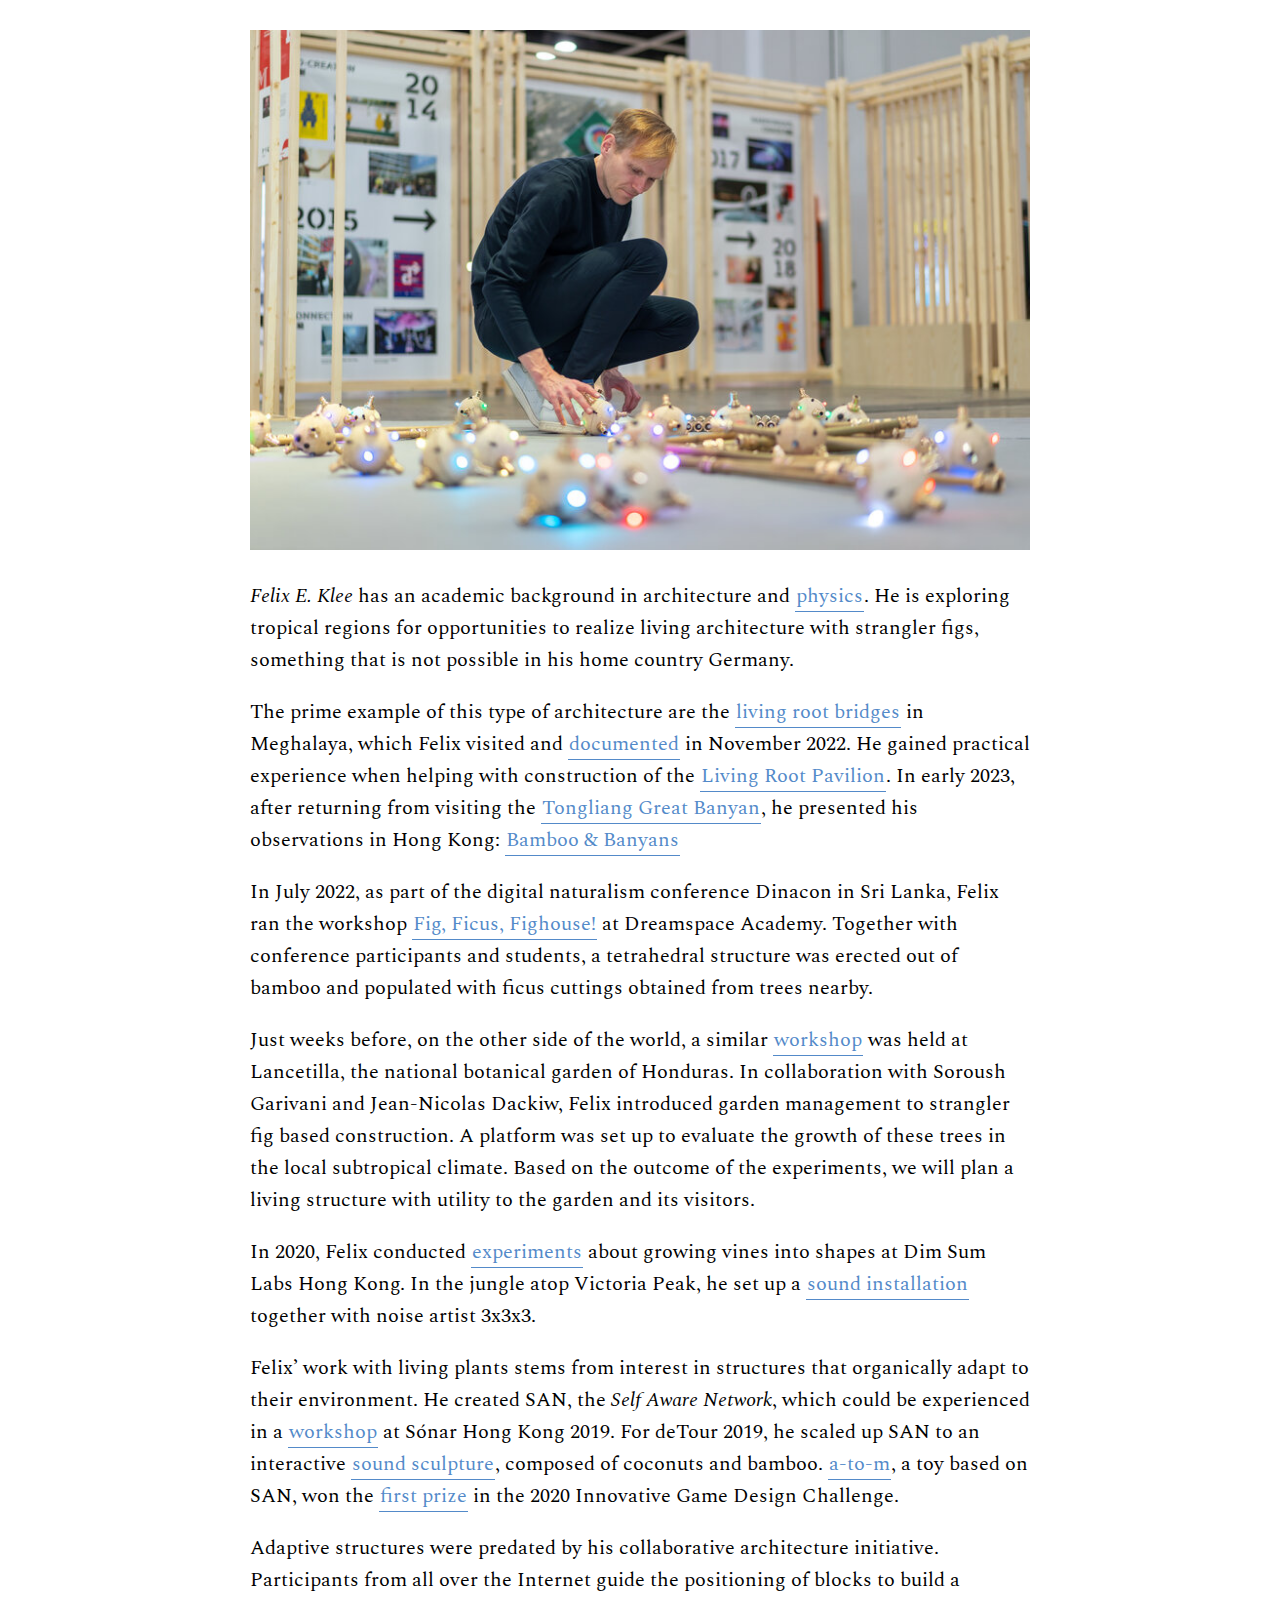
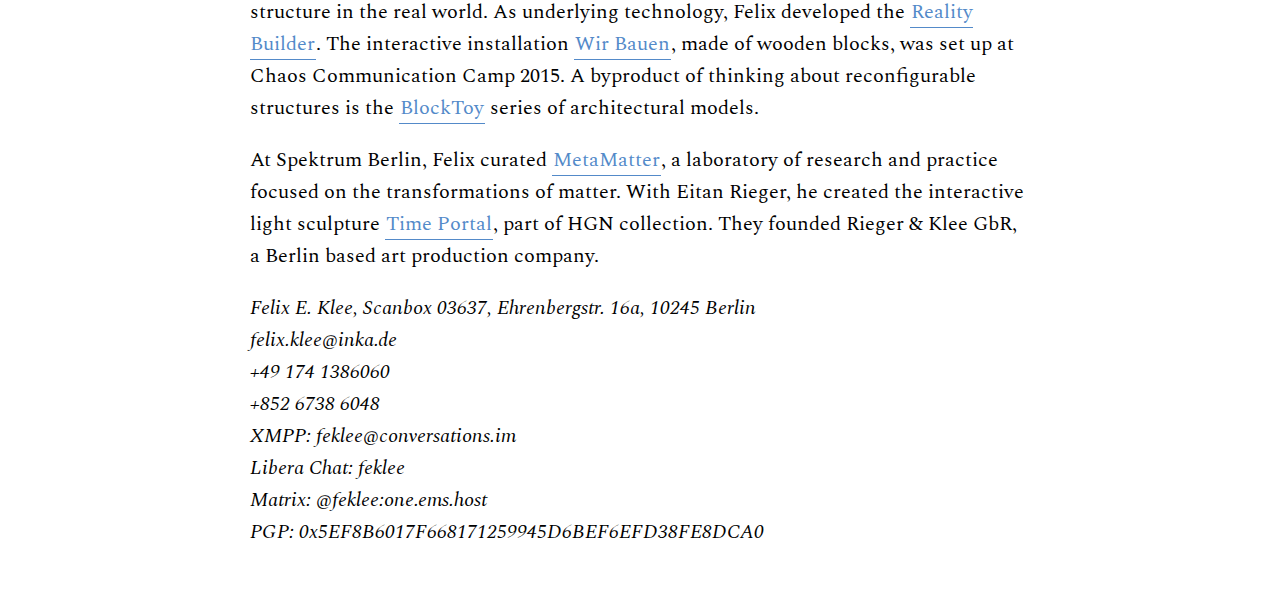
==== index.html @ c2fc3ed2 "Tweak" ====
<!doctype html>

<html lang="en">
  <head>
    <meta charset="utf-8" />
    <title>Felix</title>
    <link rel="stylesheet" href="reset.css" />
    <link rel="stylesheet" href="index.css" />

    <!-- Recommendation by MDN: -->
    <meta name="viewport"
          content="width=device-width, initial-scale=0.86, maximum-scale=5.0, minimum-scale=0.86"
          />
  </head>

  <body>
    <figure>
      <a href="images/hires/portrait.jpg">
        <img src="images/portrait.jpg" alt="Portrait of Felix 2022" />
      </a>
    </figure>

    <p>
      <em>Felix E. Klee</em> has an academic background in
      architecture
      and <a href="https://www.sciencedirect.com/science/article/abs/pii/S0375960106014617">physics</a>.
      He is exploring tropical regions for opportunities to realize
      living architecture with strangler figs, something that is not
      possible in his home country Germany.
    </p>

    <p>
      The prime example of this type of architecture are
      the <a href="images/living-root-bridge.jpg">living root
      bridges</a> in Meghalaya, which Felix visited and
      <a href="images/sketch.jpg">documented</a> in November 2022.  He
      gained practical experience when helping with construction of
      the <a href="https://themeghalayan.com/living-root-bridge-moving-to-city/">Living
      Root Pavilion</a>.  In early 2023, after returning from visiting
      the <a href="">Tongliang Great Banyan</a>, he presented his
      observations in Hong Kong: <a href="">Bamboo & Banyans</a>
    </p>

    <p>
      In July 2022, as part of the digital naturalism conference
      Dinacon in Sri Lanka, Felix ran the
      workshop <a href="https://www.2022.dinacon.org/2022/09/15/fighouse/">Fig,
      Ficus, Fighouse!</a> at Dreamspace Academy.  Together with
      conference participants and students, a tetrahedral structure
      was erected out of bamboo and populated with ficus cuttings
      obtained from trees nearby.
    </p>

    <p>
      Just weeks before, on the other side of the world, a similar
      <a href="https://docs.google.com/document/d/1HtnFzfWDCq72tfIYek9-VLqAAg-55erZe1BZz6Cq3Ks">workshop</a>
      was held at Lancetilla, the national botanical garden of
      Honduras.  In collaboration with Soroush Garivani and
      Jean-Nicolas Dackiw, Felix introduced garden management to
      strangler fig based construction. A platform was set up to
      evaluate the growth of these trees in the local subtropical
      climate. Based on the outcome of the experiments, we will plan a
      living structure with utility to the garden and its visitors.
    </p>

    <p>
      In 2020, Felix conducted
      <a href="https://wiki.dimsumlabs.com/Pink-Grow-Lab">experiments</a>
      about growing vines into shapes at Dim Sum Labs Hong Kong.  In
      the jungle atop Victoria Peak, he set up
      a <a href="sound-installation">sound installation</a> together
      with noise artist 3x3x3.
    </p>

    <p>
      Felix’ work with living plants stems from interest in structures
      that organically adapt to their environment.  He created SAN,
      the <em>Self Aware Network</em>, which could be experienced in
      a <a href="https://sonarhongkong.com/en/2019/artists/workshop-san-self-aware-network">workshop</a>
      at Sónar Hong Kong 2019.  For deTour 2019, he scaled up SAN to
      an
      interactive <a href="https://www.detour.hk/2019/self-aware-network/">sound
      sculpture</a>, composed of coconuts and
      bamboo.  <a href="https://github.com/feklee/a-to-m">a-to-m</a>,
      a toy based on SAN, won
      the <a href="https://awrd.com/en/award/game-design-challenge-learning/result">first
      prize</a> in the 2020 Innovative Game Design Challenge.
    </p>

    <p>
      Adaptive structures were predated by his collaborative
      architecture initiative.  Participants from all over the
      Internet guide the positioning of blocks to build a structure in
      the real world.  As underlying technology, Felix developed
      the <a href="https://www.realitybuilder.com/">Reality
      Builder</a>.  The interactive
      installation <a href="images/wir-bauen.jpg">Wir Bauen</a>, made
      of wooden blocks, was set up at Chaos Communication Camp 2015.
      A byproduct of thinking about reconfigurable structures is the
      <a href="images/blocktoy.png">BlockToy</a> series of
      architectural models.
    </p>

    <p>
      At Spektrum Berlin, Felix
      curated <a href="https://spektrumberlin.org/communities/metamatter/past-events.html">MetaMatter</a>,
      a laboratory of research and practice focused on the
      transformations of matter.  With Eitan Rieger, he created the
      interactive light
      sculpture <a href="images/time-portal.jpg">Time Portal</a>, part
      of HGN collection.  They founded Rieger & Klee GbR, a Berlin
      based art production company.
    </p>

    <address>
      Felix E. Klee, Scanbox 03637, Ehrenbergstr. 16a, 10245 Berlin<br/>

      felix.klee@inka.de<br/>

      +49 174 1386060<br/>

      +852 6738 6048<br/>

      XMPP: feklee@conversations.im<br/>

      Libera Chat: feklee<br/>

      Matrix: @feklee:one.ems.host<br/>

      PGP: 0x5EF8B6017F668171259945D6BEF6EFD38FE8DCA0
    </address>
  </body>
</html>
---- index.css ----
@font-face {
  font-family: "Spectral";
  src: url("fonts/Spectral-Regular.ttf");
}

@font-face {
   font-family: 'Spectral';
   src: url("fonts/Spectral-Italic.ttf");
   font-style: italic;
}

* {
    font-weight: normal;
}

html {
    margin: auto;
    background: white;
}

body {
    padding: 1.5em 0.5em;
    font-family: Spectral, charter, Georgia, Cambria,
                 "Times New Roman", Times, serif;
    font-size: 20px;
    line-height: 1.6em;
}

html, img {
    max-width: 800px;
}

p, address {
    margin-block-start: 1em;
    margin-block-end: 1em;
}

img {
    max-width: 100%;
}

p a {
    outline: none;
    text-decoration: none;
    padding: 0 1px;
    border-bottom: 1px solid;
    color: #538ac9;
}

address {
    font-style: italic;
    overflow-wrap: break-word;
}
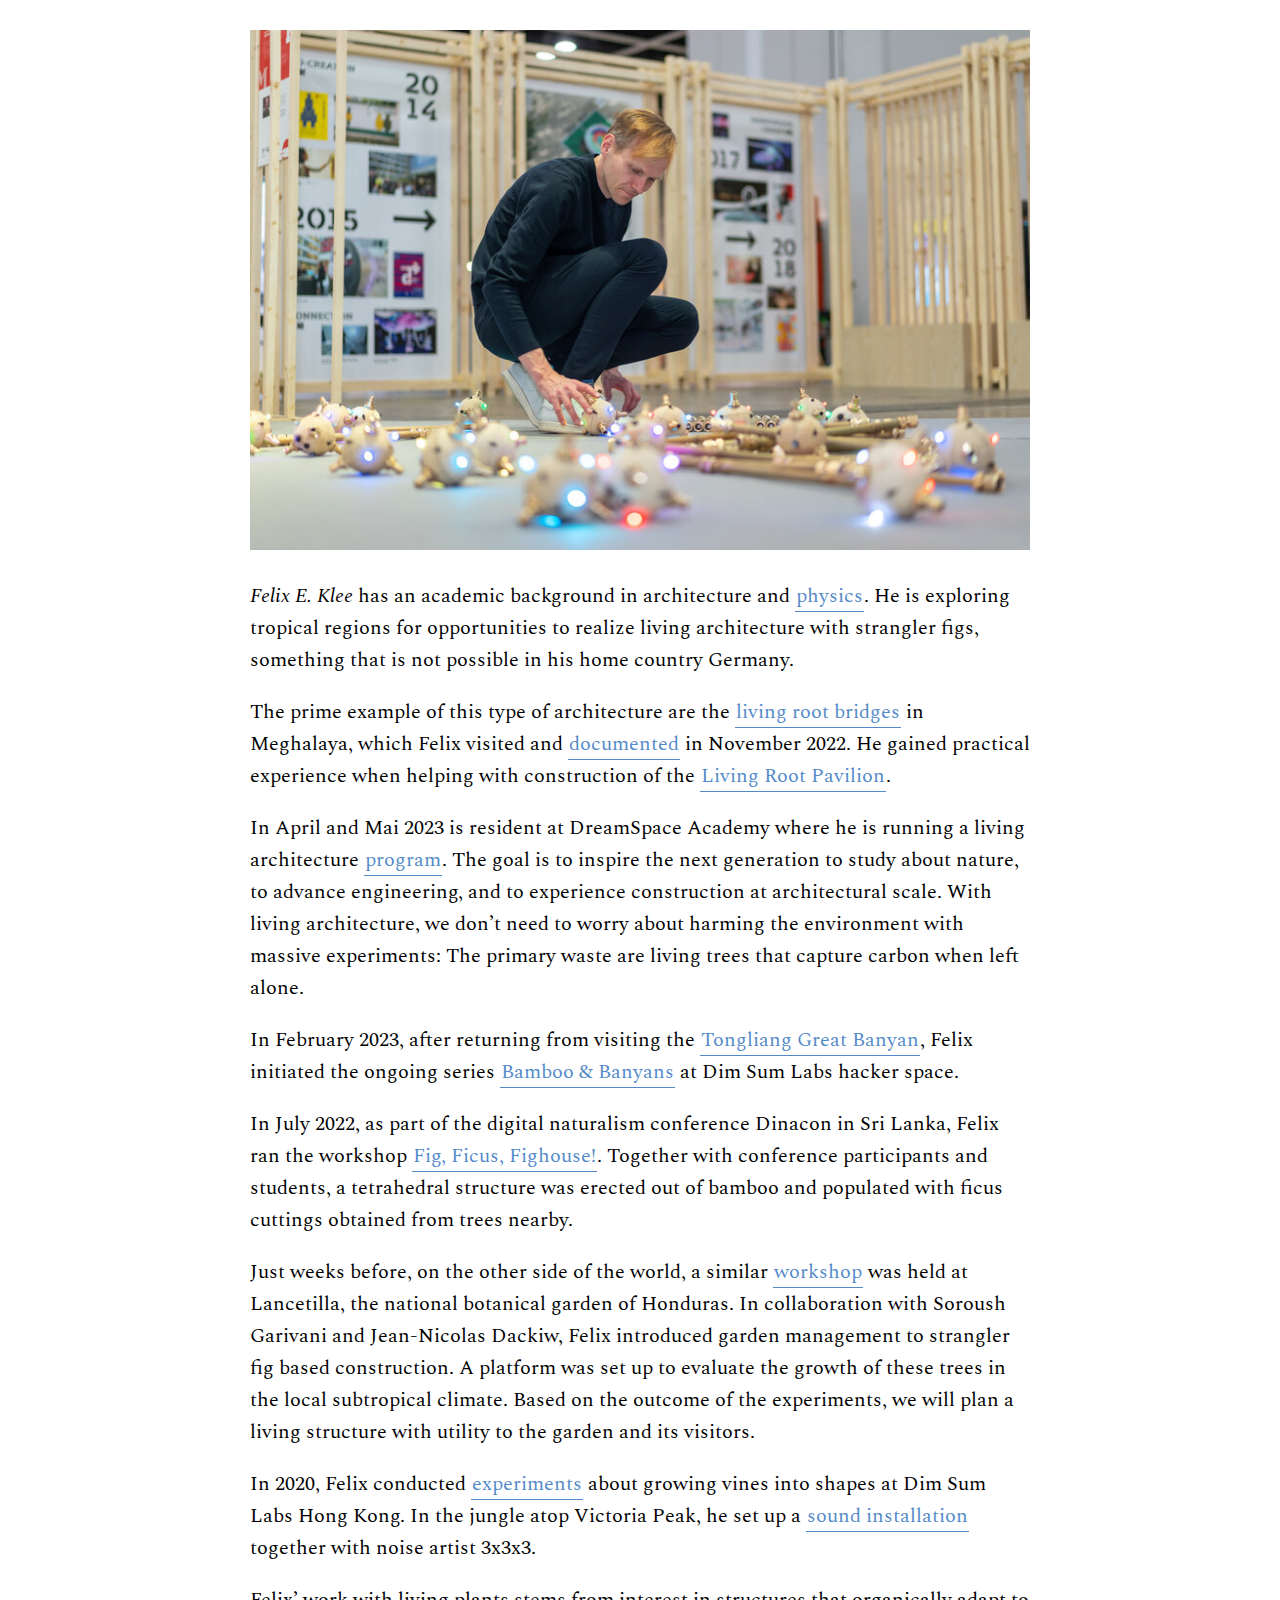
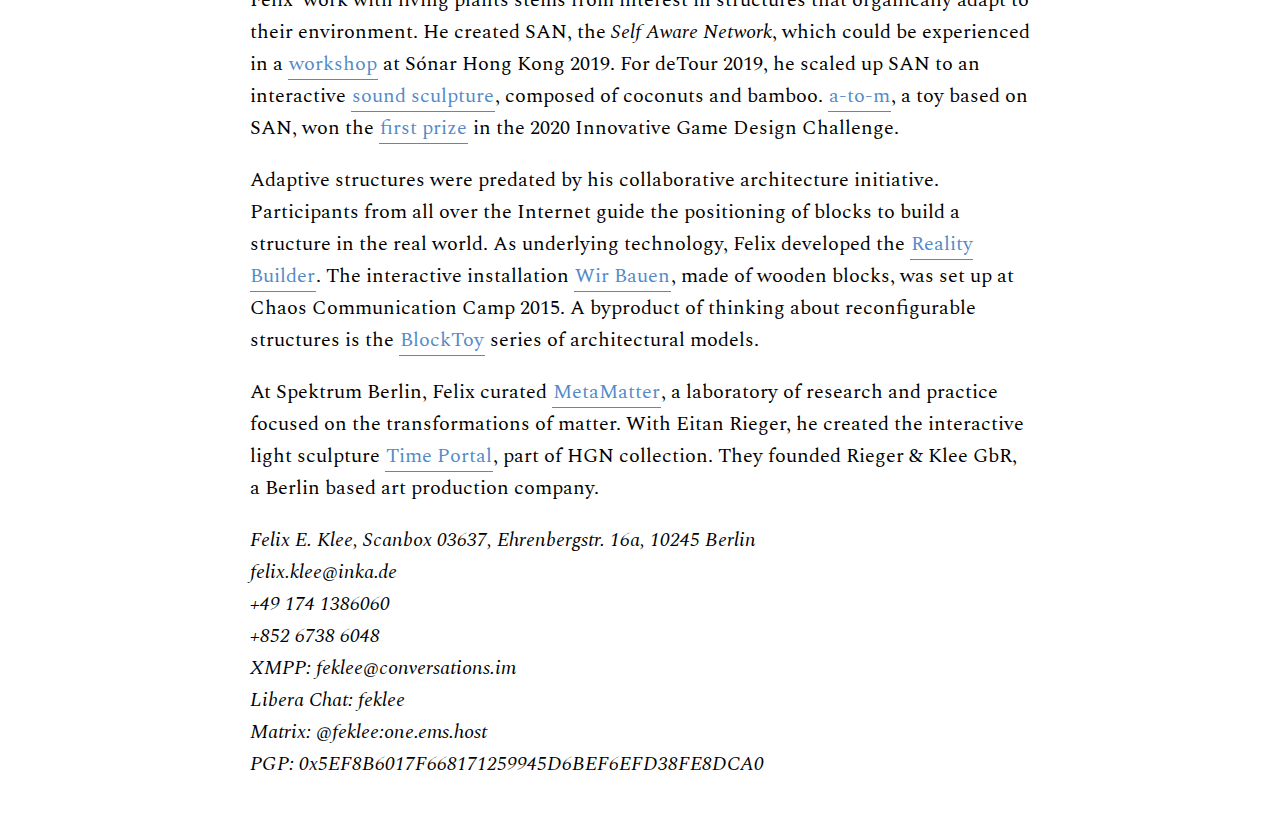
==== commit bc0021ba: "Mention Sri Lanka and Bamboo & Banyans as series" ====
--- a/index.html
+++ b/index.html
@@ -36,19 +36,36 @@
       <a href="images/sketch.jpg">documented</a> in November 2022.  He
       gained practical experience when helping with construction of
       the <a href="https://themeghalayan.com/living-root-bridge-moving-to-city/">Living
-      Root Pavilion</a>.  In early 2023, after returning from visiting
-      the <a href="">Tongliang Great Banyan</a>, he presented his
-      observations in Hong Kong: <a href="">Bamboo & Banyans</a>
+      Root Pavilion</a>.
+    </p>
+
+    <p>
+      In April and Mai 2023 is resident at DreamSpace Academy where he
+      is running a living
+      architecture <a href="https://web.facebook.com/dreamspace.academy/videos/198472246294775/">program</a>.
+      The goal is to inspire the next generation to study about
+      nature, to advance engineering, and to experience construction
+      at architectural scale.  With living architecture, we don’t need
+      to worry about harming the environment with massive experiments:
+      The primary waste are living trees that capture carbon when left
+      alone.
+    </p>
+
+    <p>
+      In February 2023, after returning from visiting
+      the <a href="images/tongliang.jpg">Tongliang Great Banyan</a>,
+      Felix initiated the ongoing
+      series <a href="https://www.dimsumlabs.com/bamboo-banyans-hacking-nature-for-architecture-2023-02-21/">Bamboo
+      & Banyans</a> at Dim Sum Labs hacker space.
     </p>
 
     <p>
       In July 2022, as part of the digital naturalism conference
       Dinacon in Sri Lanka, Felix ran the
       workshop <a href="https://www.2022.dinacon.org/2022/09/15/fighouse/">Fig,
-      Ficus, Fighouse!</a> at Dreamspace Academy.  Together with
-      conference participants and students, a tetrahedral structure
-      was erected out of bamboo and populated with ficus cuttings
-      obtained from trees nearby.
+      Ficus, Fighouse!</a>.  Together with conference participants and
+      students, a tetrahedral structure was erected out of bamboo and
+      populated with ficus cuttings obtained from trees nearby.
     </p>
 
     <p>
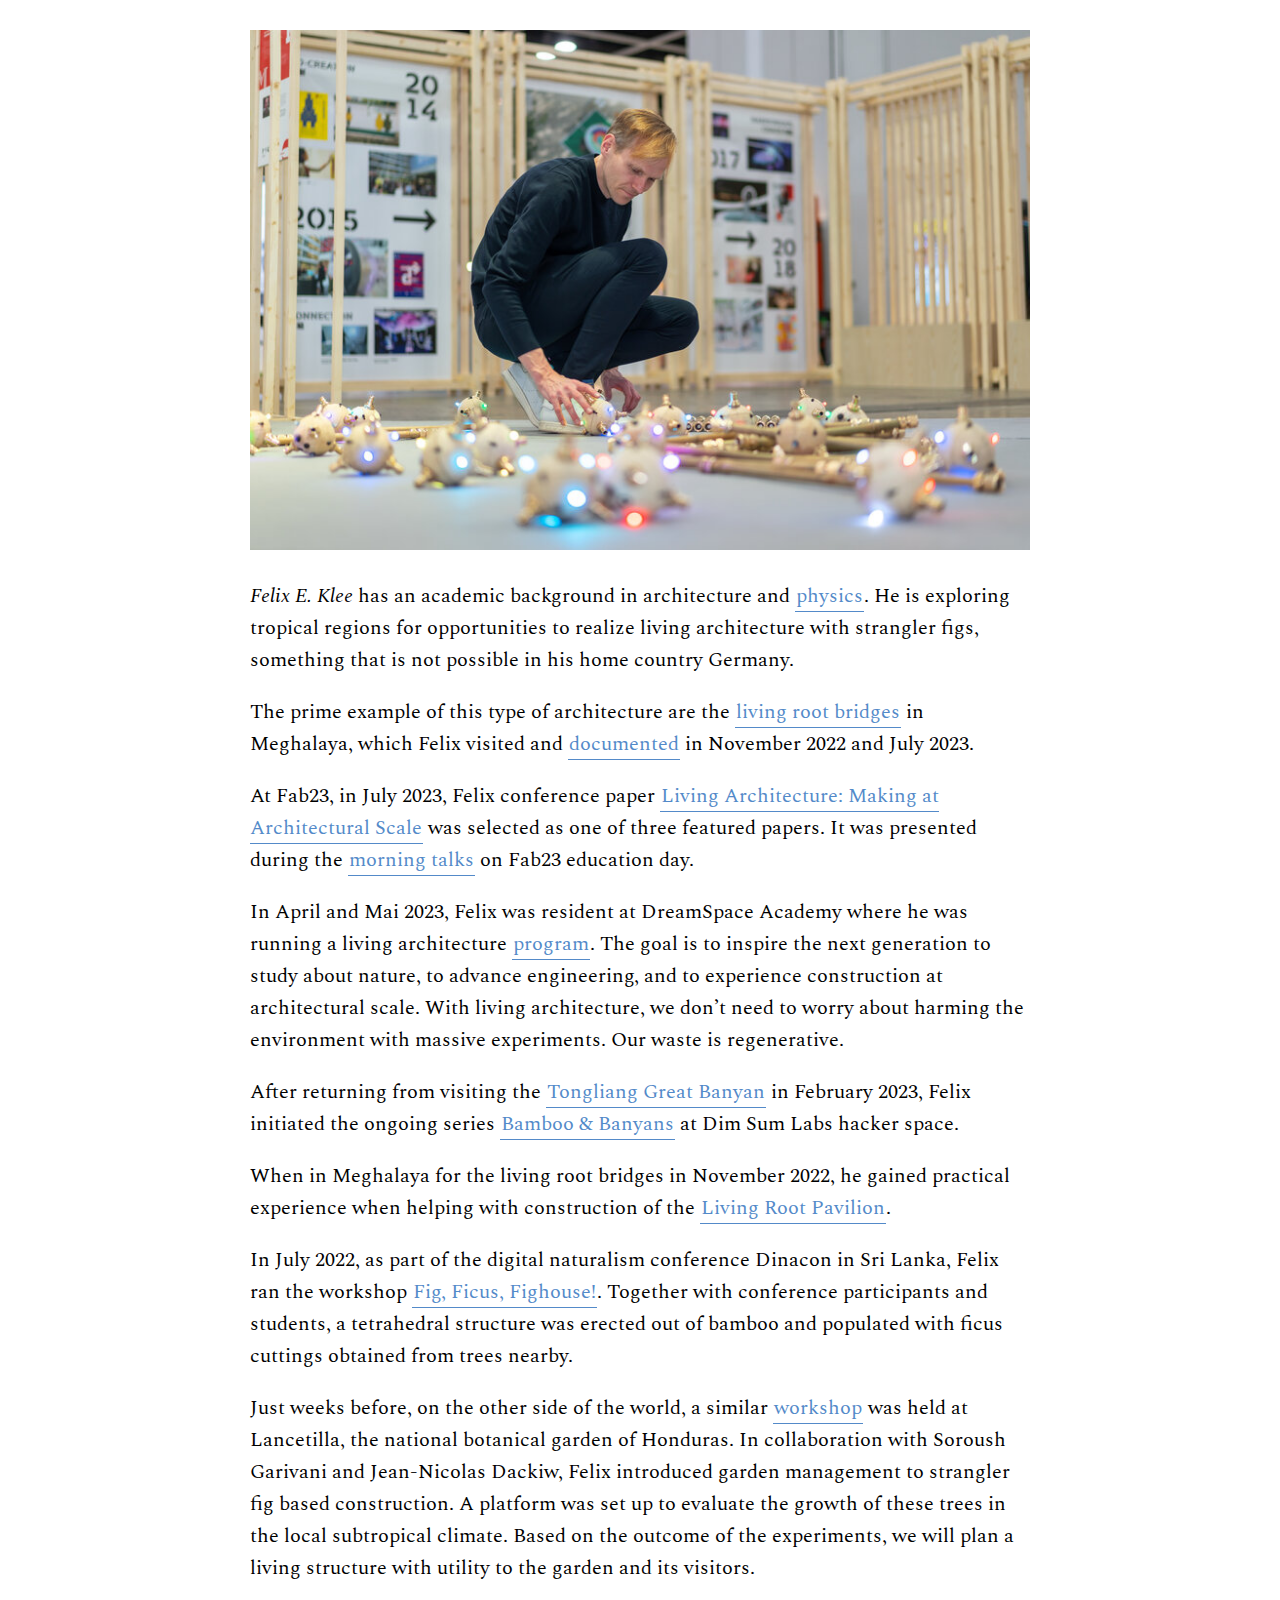
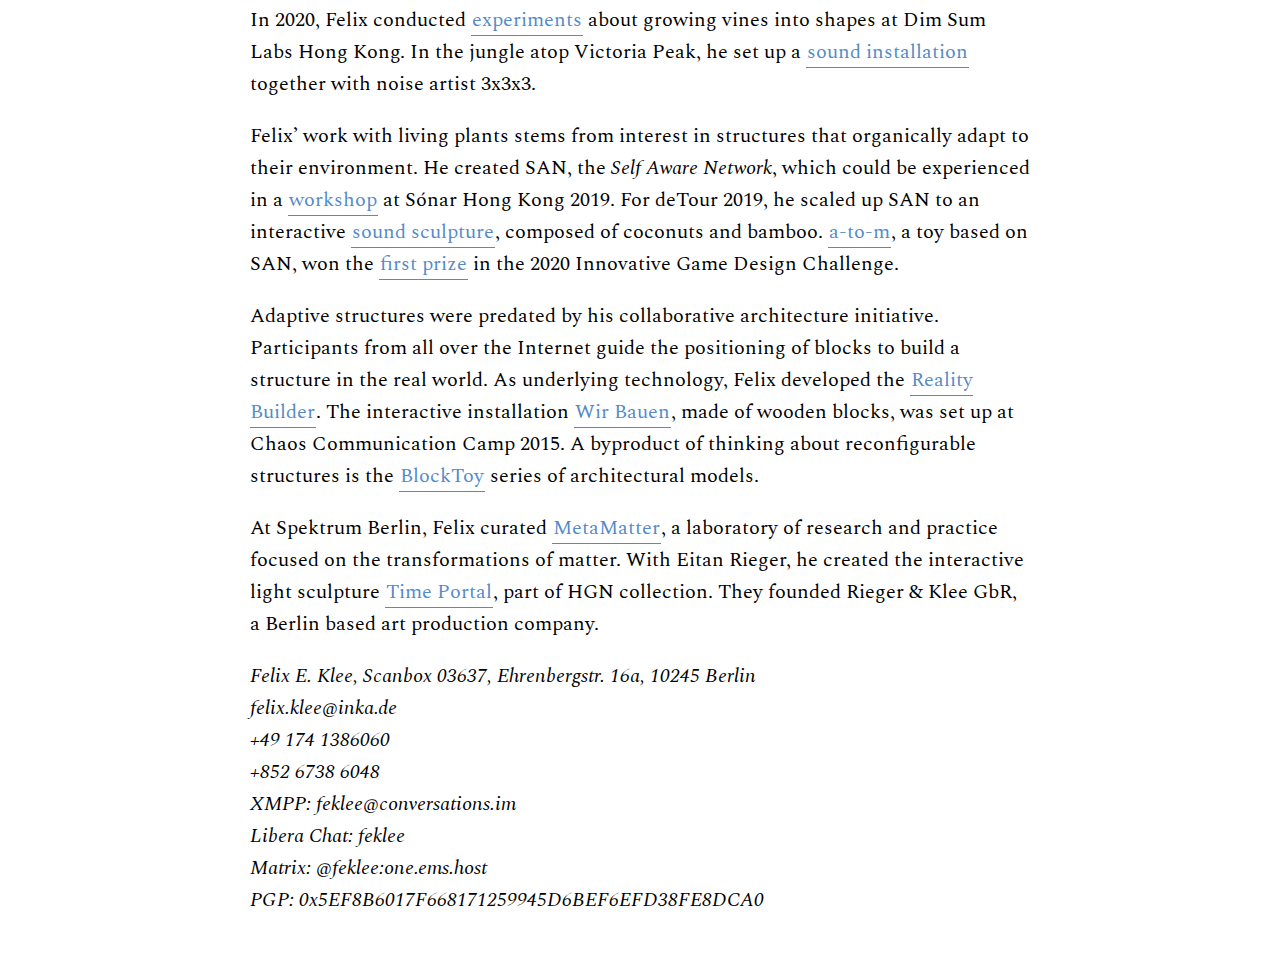
==== commit 3aab5db0: "Add Fab23 paper" ====
--- a/index.html
+++ b/index.html
@@ -33,30 +33,43 @@
       The prime example of this type of architecture are
       the <a href="images/living-root-bridge.jpg">living root
       bridges</a> in Meghalaya, which Felix visited and
-      <a href="images/sketch.jpg">documented</a> in November 2022.  He
-      gained practical experience when helping with construction of
-      the <a href="https://themeghalayan.com/living-root-bridge-moving-to-city/">Living
-      Root Pavilion</a>.
+      <a href="images/sketch.jpg">documented</a> in November 2022 and
+      July 2023.
     </p>
 
     <p>
-      In April and Mai 2023 is resident at DreamSpace Academy where he
-      is running a living
+      At Fab23, in July 2023, Felix conference
+      paper <a href="documents/Fab23_preprint.pdf">Living
+      Architecture: Making at Architectural Scale</a> was selected as
+      one of three featured papers.  It was presented during
+      the <a href="https://youtu.be/mvoHkYrI8ww?t=331">morning
+      talks</a> on Fab23 education day.
+    </p>
+
+    <p>
+      In April and Mai 2023, Felix was resident at DreamSpace Academy
+      where he was running a living
       architecture <a href="https://web.facebook.com/dreamspace.academy/videos/198472246294775/">program</a>.
       The goal is to inspire the next generation to study about
       nature, to advance engineering, and to experience construction
       at architectural scale.  With living architecture, we don’t need
-      to worry about harming the environment with massive experiments:
-      The primary waste are living trees that capture carbon when left
-      alone.
+      to worry about harming the environment with massive experiments.
+      Our waste is regenerative.
     </p>
 
     <p>
-      In February 2023, after returning from visiting
-      the <a href="images/tongliang.jpg">Tongliang Great Banyan</a>,
-      Felix initiated the ongoing
+      After returning from visiting
+      the <a href="images/tongliang.jpg">Tongliang Great Banyan</a> in
+      February 2023, Felix initiated the ongoing
       series <a href="https://www.dimsumlabs.com/bamboo-banyans-hacking-nature-for-architecture-2023-02-21/">Bamboo
       & Banyans</a> at Dim Sum Labs hacker space.
+    </p>
+
+    <p>
+      When in Meghalaya for the living root bridges in November 2022,
+      he gained practical experience when helping with construction of
+      the <a href="https://themeghalayan.com/living-root-bridge-moving-to-city/">Living
+      Root Pavilion</a>.
     </p>
 
     <p>
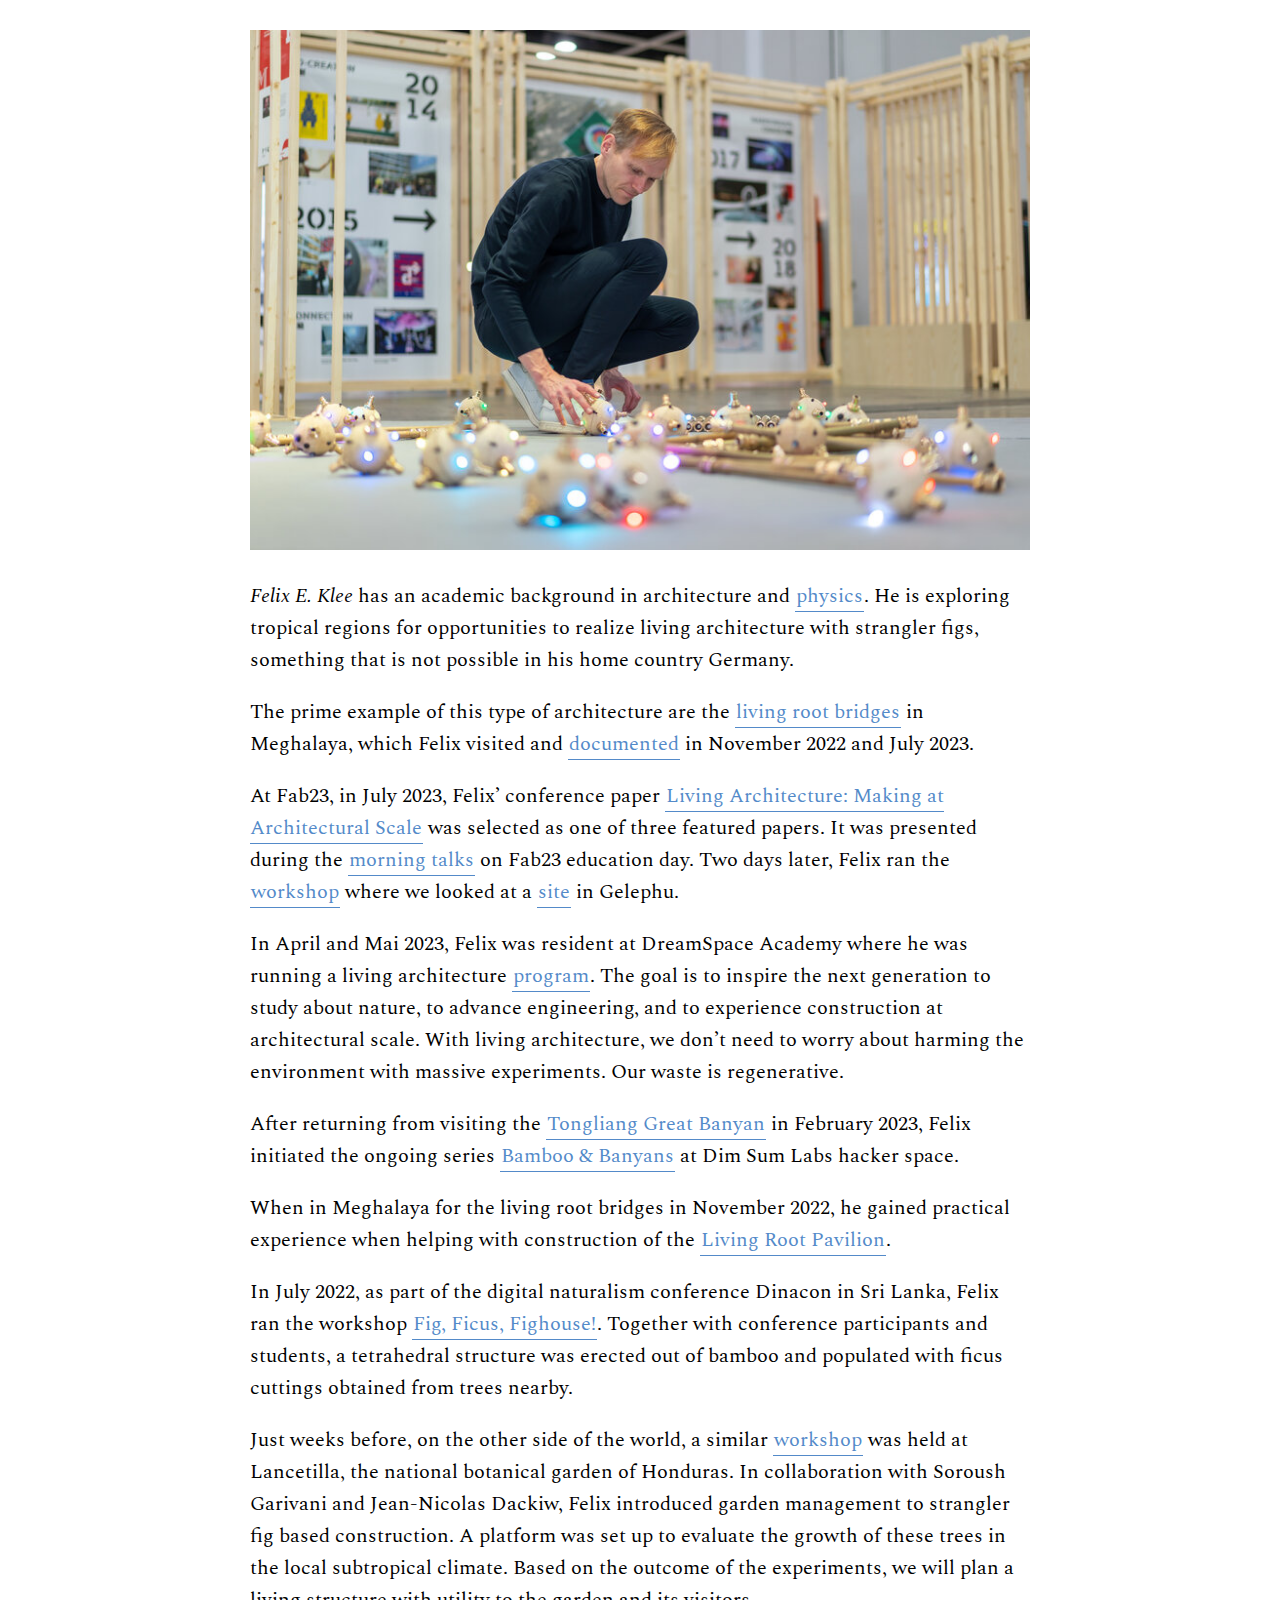
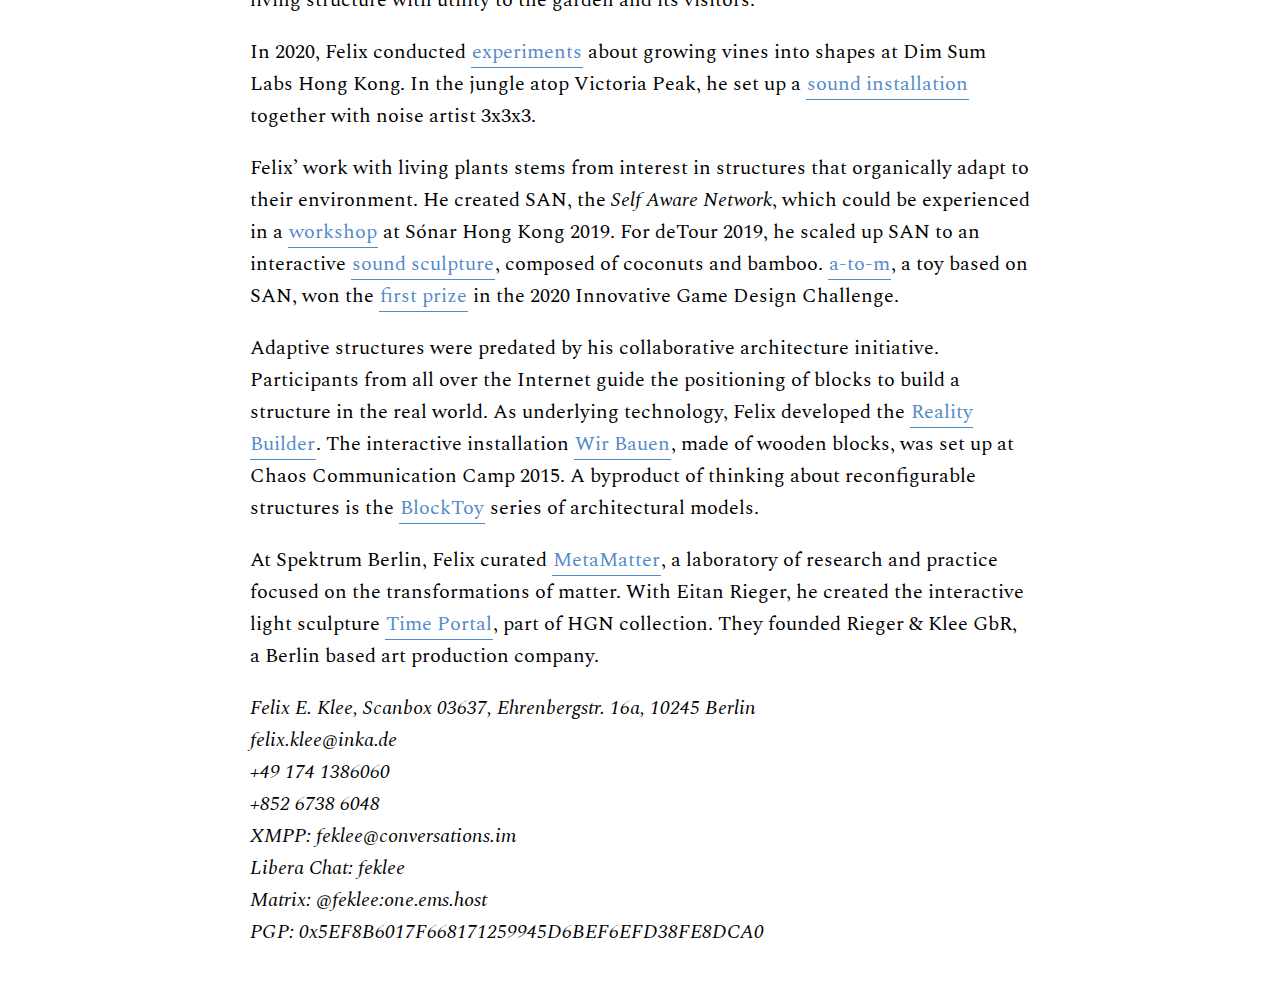
==== commit fd0f013c: "Mention workshop in Fab23" ====
--- a/index.html
+++ b/index.html
@@ -38,12 +38,14 @@
     </p>
 
     <p>
-      At Fab23, in July 2023, Felix conference
-      paper <a href="documents/Fab23_preprint.pdf">Living
+      At Fab23, in July 2023, Felix’ conference
+      paper <a href="https://doi.org/10.5281/zenodo.8171646">Living
       Architecture: Making at Architectural Scale</a> was selected as
       one of three featured papers.  It was presented during
       the <a href="https://youtu.be/mvoHkYrI8ww?t=331">morning
-      talks</a> on Fab23 education day.
+      talks</a> on Fab23 education day.  Two days later, Felix ran the
+      <a href="images/fab23-workshop.jpg">workshop</a> where we looked
+      at a <a href="images/fab23-site.jpg">site</a> in Gelephu.
     </p>
 
     <p>
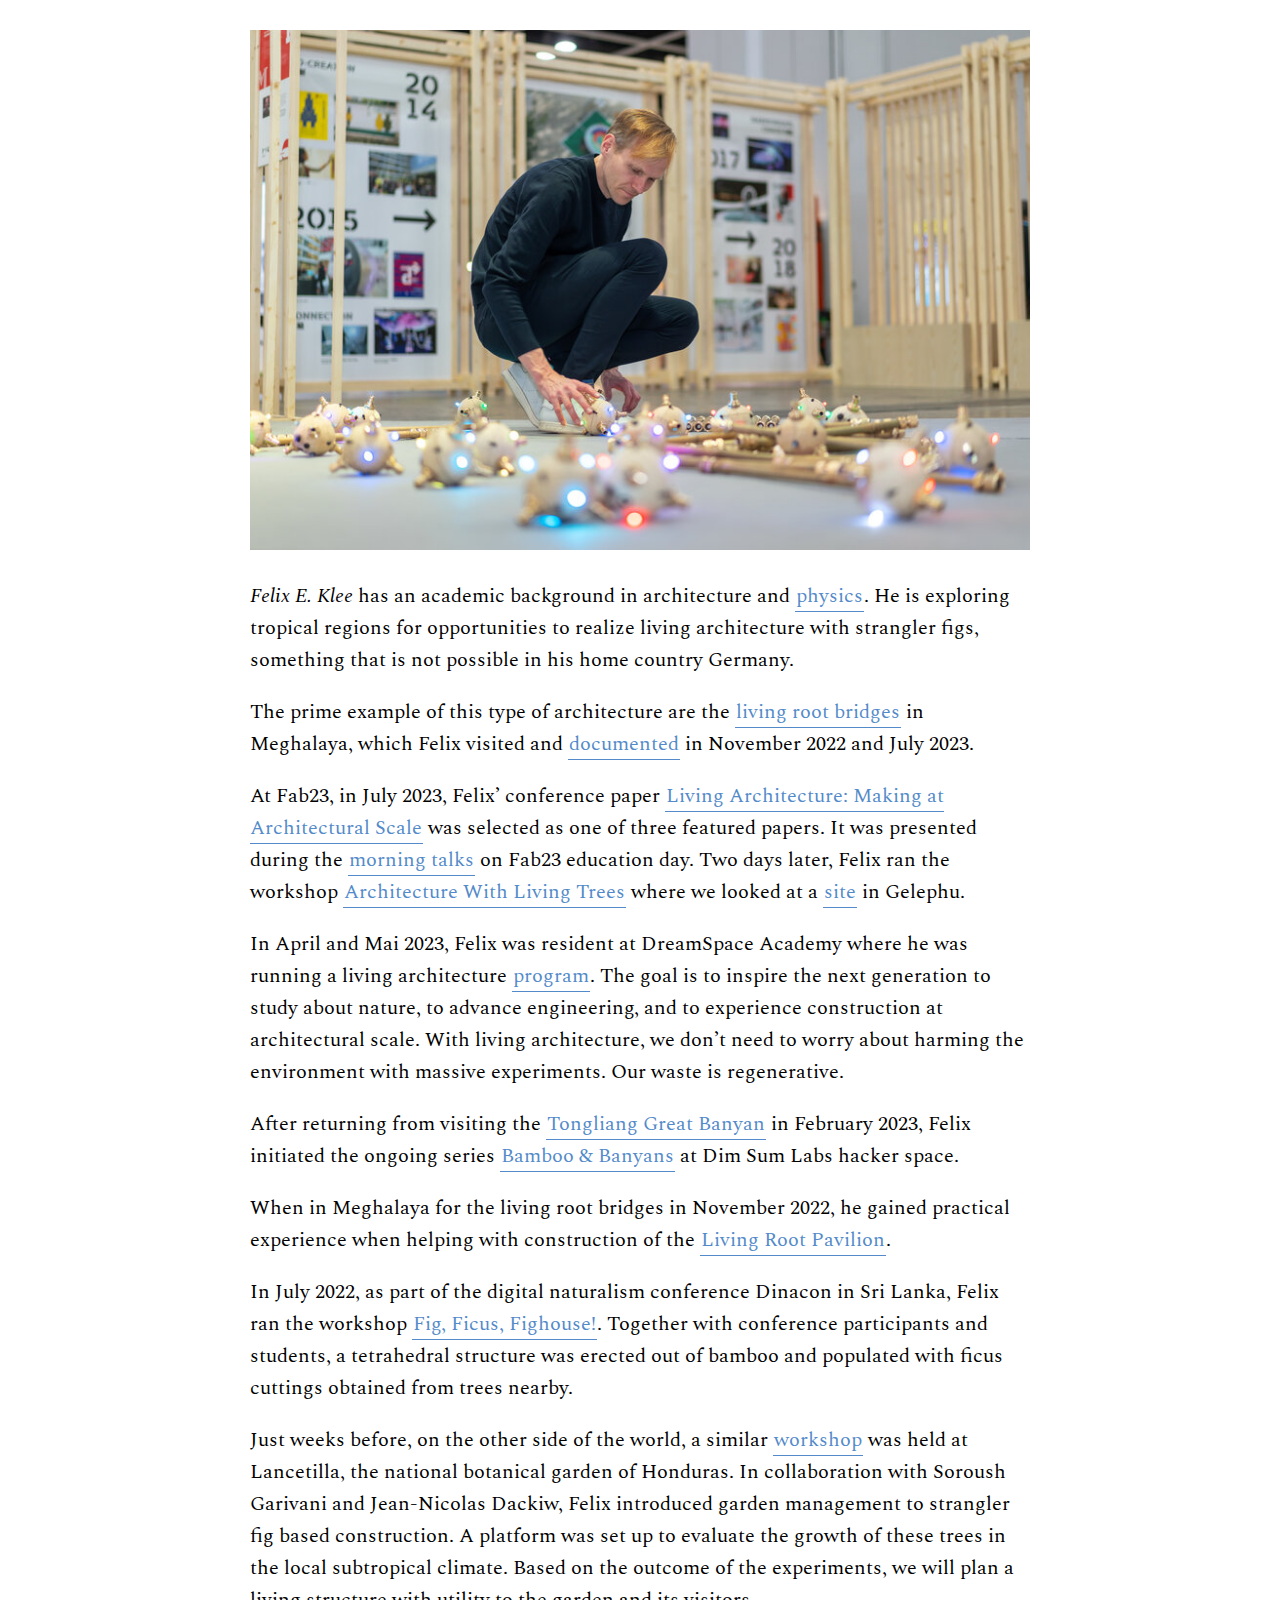
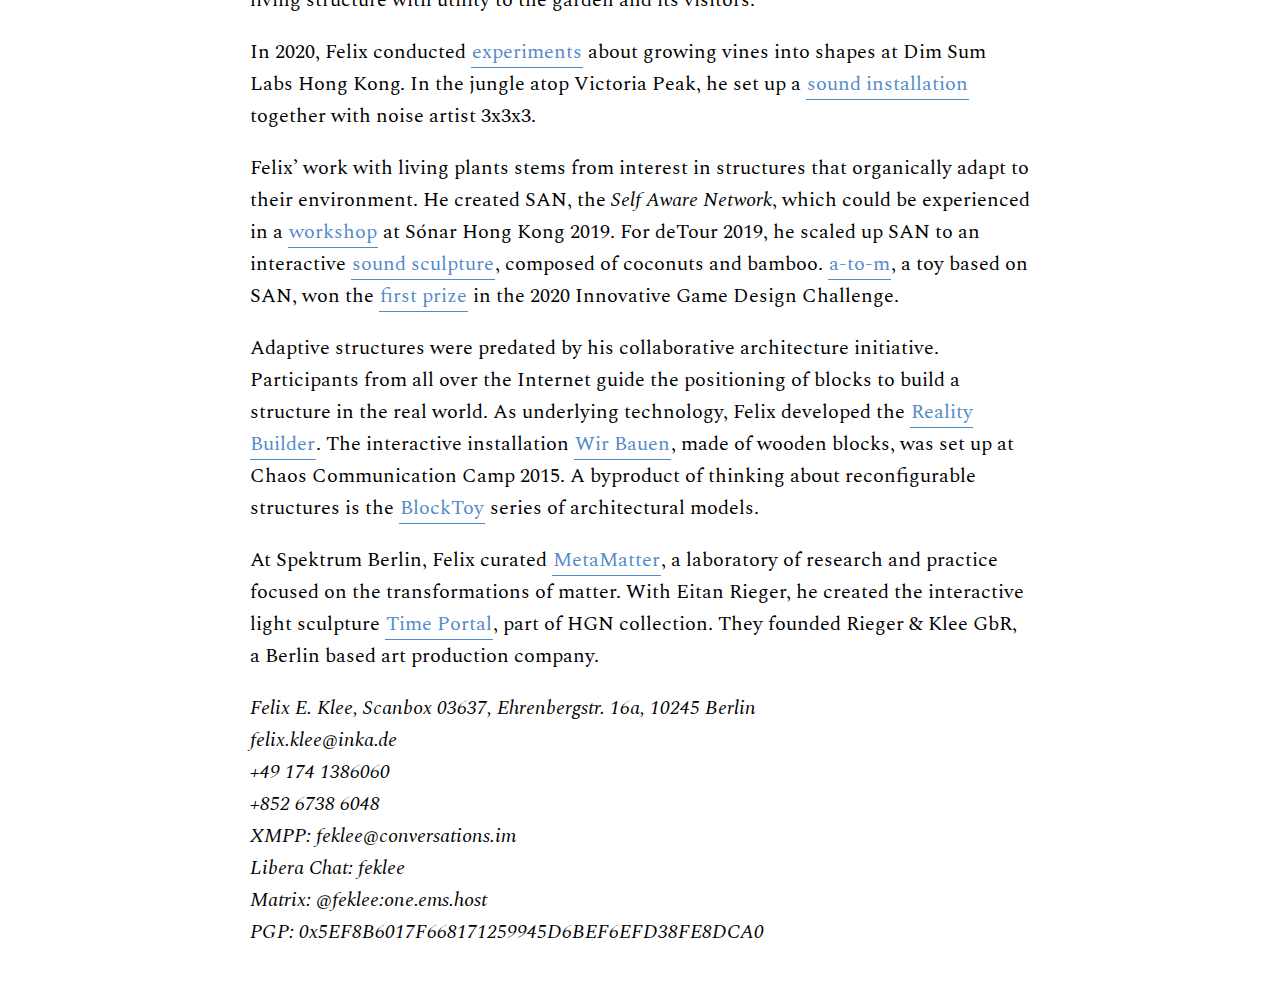
==== commit 898ca3e3: "Add workshop title" ====
--- a/index.html
+++ b/index.html
@@ -44,8 +44,10 @@
       one of three featured papers.  It was presented during
       the <a href="https://youtu.be/mvoHkYrI8ww?t=331">morning
       talks</a> on Fab23 education day.  Two days later, Felix ran the
-      <a href="images/fab23-workshop.jpg">workshop</a> where we looked
-      at a <a href="images/fab23-site.jpg">site</a> in Gelephu.
+      workshop
+      <a href="images/fab23-workshop.jpg">Architecture With Living
+      Trees</a> where we looked at
+      a <a href="images/fab23-site.jpg">site</a> in Gelephu.
     </p>
 
     <p>
